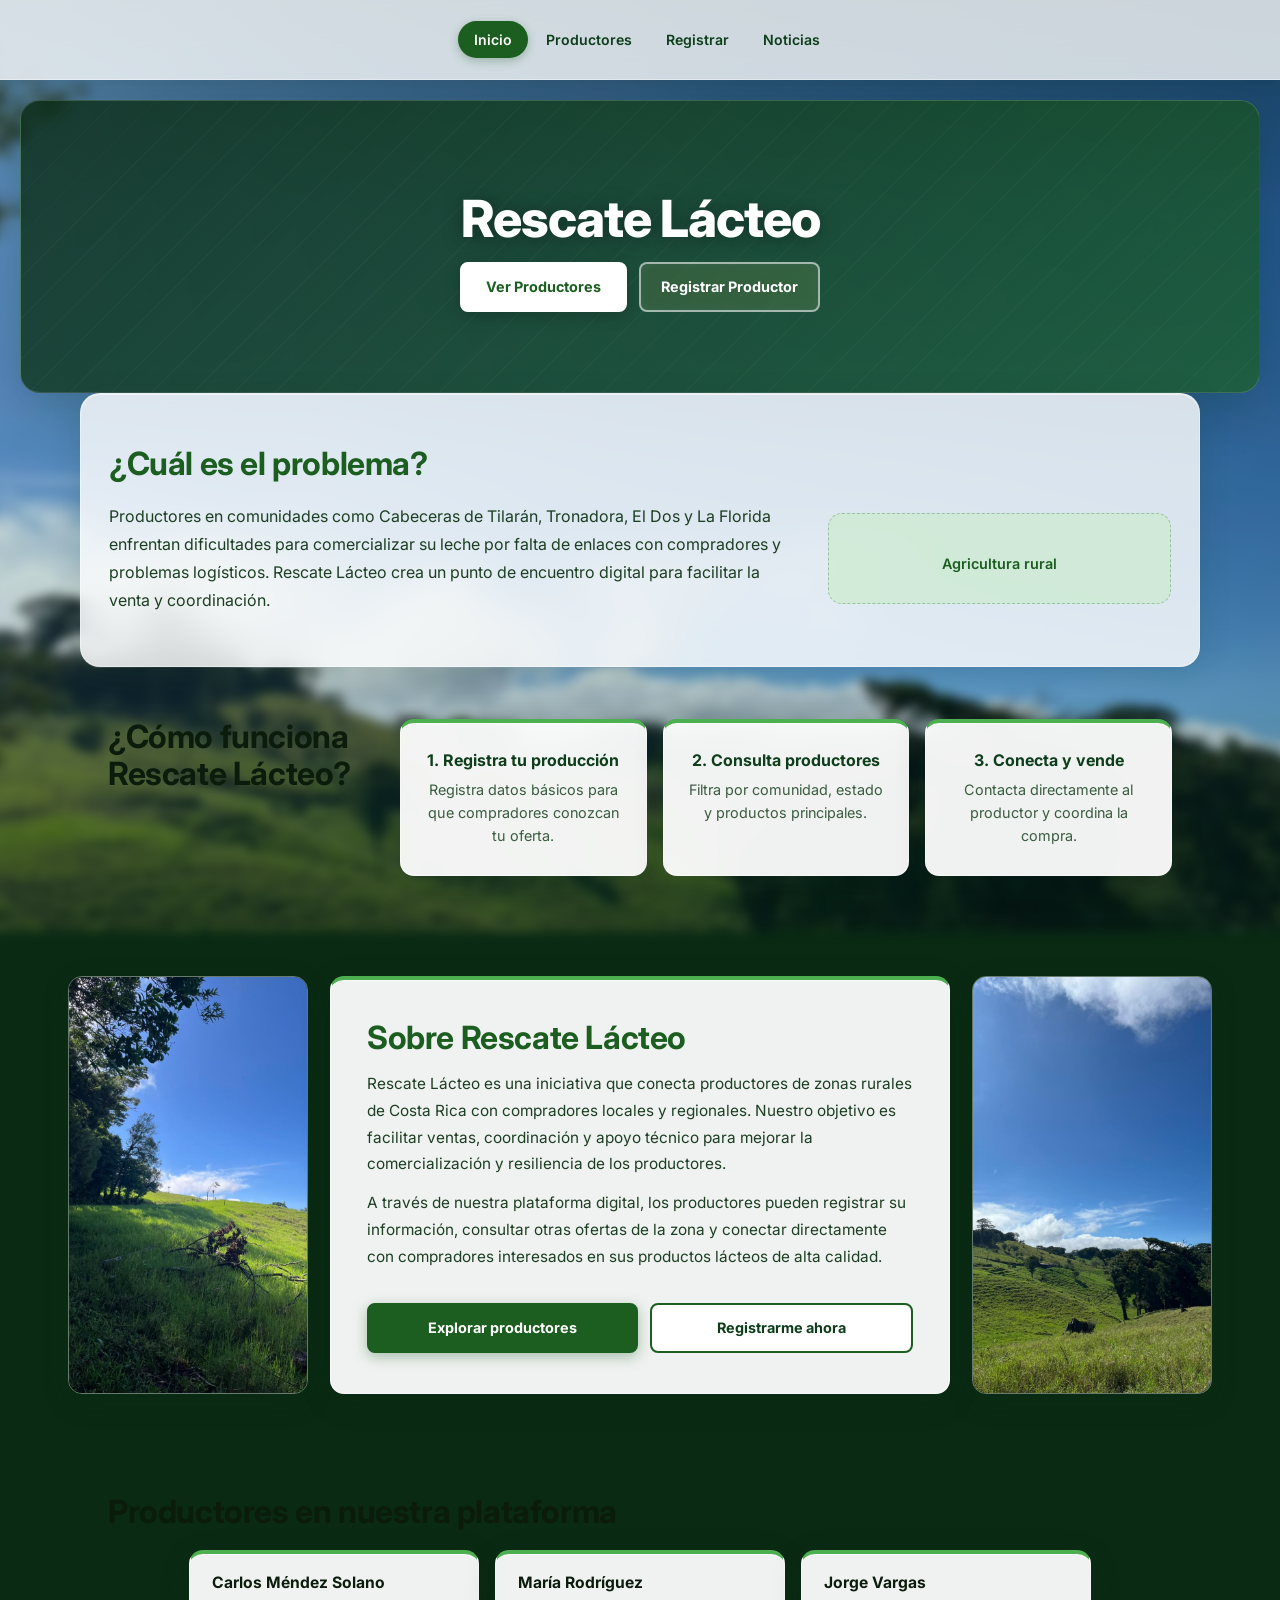
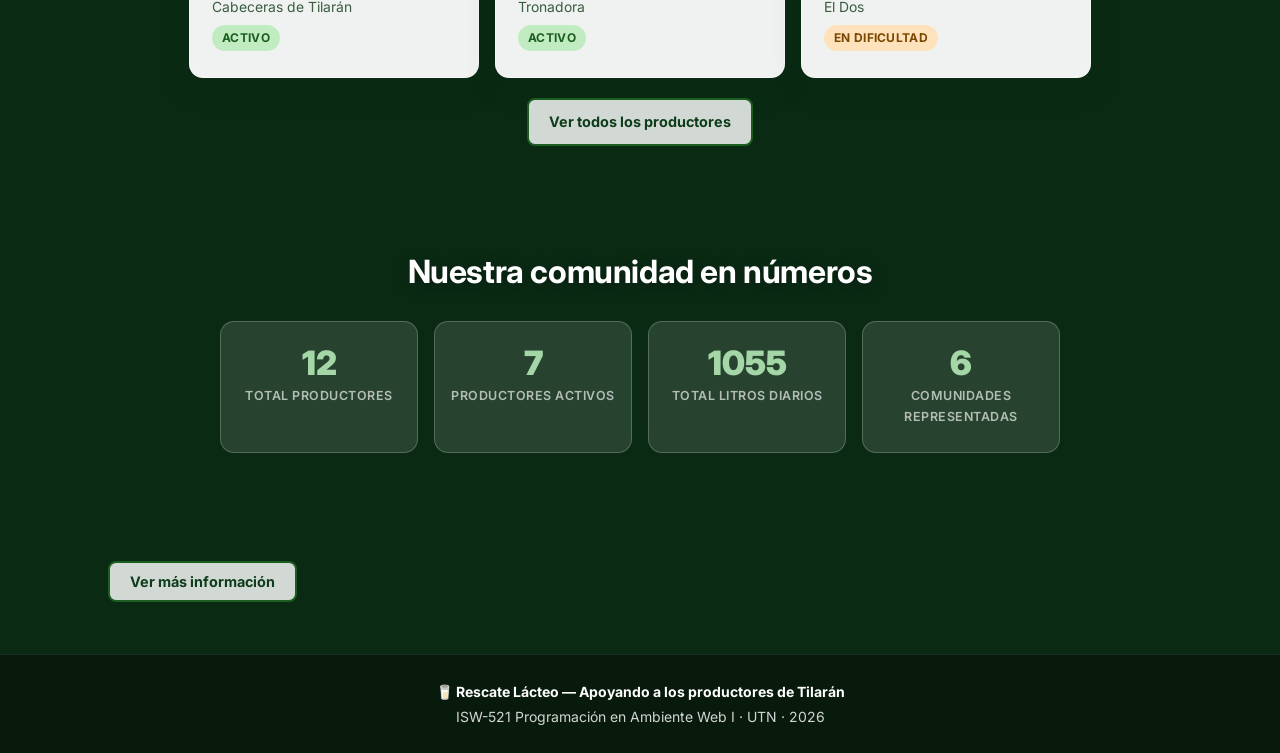
==== frontend/index.html @ a41bc2eb "Fixed problems" ====
<!doctype html>
<html lang="es">

<head>
  <meta charset="utf-8">
  <meta name="viewport" content="width=device-width,initial-scale=1">
  <title>Rescate Lácteo</title>
  <link rel="stylesheet" href="css/interface.css">
  <link class="ICONO-NAVEGADOR" rel="icon" type="image/x-icon" href="assets/images/logo.png">
</head>

<body>
  <header>
    <div class="brand-logo">
      <a href="index.html" aria-label="Rescate Lácteo">
        <img src="assets/images/logo.png" alt="Rescate Lácteo logo"> Rescate lácteo
      </a>
    </div>


    <nav>
      <ul>
        <li><a href="index.html" class="activo">Inicio</a></li>
        <li><a href="solucion.html">Productores</a></li>
        <li><a href="registro.html">Registrar</a></li>
        <li><a href="noticias.html">Noticias</a></li>
      </ul>
    </nav>

  </header>

  <main>
    <section class="hero">
      <h1 class="texto-centro">Rescate Lácteo </h1>

      <div class="botones">
        <a class="btn-primario" href="solucion.html">Ver Productores</a>
        <a class="btn-secundario" href="registro.html">Registrar Productor</a>
      </div>
    </section>

    <section class="container problema">
      <h2>¿Cuál es el problema?</h2>
      <div class="problema-grid">
        <div>
          <p>Productores en comunidades como Cabeceras de Tilarán, Tronadora, El Dos y La Florida enfrentan dificultades
            para comercializar su leche por falta de enlaces con compradores y problemas logísticos. Rescate Lácteo crea
            un punto de encuentro digital para facilitar la venta y coordinación.</p>
        </div>
        <div class="problema-emoji">
          <p>Agricultura rural</p>
        </div>
      </div>
    </section>

    <section class="container como-funciona">
      <h2>¿Cómo funciona Rescate Lácteo?</h2>
      <div class="como-funciona">
        <div class="paso">
          <h3>1. Registra tu producción</h3>
          <p>Registra datos básicos para que compradores conozcan tu oferta.</p>
        </div>
        <div class="paso">
          <h3>2. Consulta productores</h3>
          <p>Filtra por comunidad, estado y productos principales.</p>
        </div>
        <div class="paso">
          <h3>3. Conecta y vende</h3>
          <p>Contacta directamente al productor y coordina la compra.</p>
        </div>
      </div>
    </section>

    <section class="bloque-principal">
      <div class="bloque-imagen-lado bloque-imagen-izquierda">
        <img src="assets/images/aux3.jpeg" alt="Región de Tilarán">
      </div>
      <div class="bloque-contenido">
        <h2>Sobre Rescate Lácteo</h2>
        <p>Rescate Lácteo es una iniciativa que conecta productores de zonas rurales de Costa Rica con compradores
          locales y regionales. Nuestro objetivo es facilitar ventas, coordinación y apoyo técnico para mejorar la
          comercialización y resiliencia de los productores.</p>
        <p>A través de nuestra plataforma digital, los productores pueden registrar su información, consultar otras
          ofertas de la zona y conectar directamente con compradores interesados en sus productos lácteos de alta
          calidad.</p>
        <div class="botones-bloque">
          <a class="btn-primario" href="solucion.html">Explorar productores</a>
          <a class="btn-secundario" href="registro.html">Registrarme ahora</a>
        </div>
      </div>
      <div class="bloque-imagen-lado bloque-imagen-derecha">
        <img src="assets/images/aux2.jpeg" alt="Comunidades productoras">
      </div>
    </section>

    <section class="container beneficios">
      <h2>Productores en nuestra plataforma</h2>
      <div id="preview-productores" class="preview-list"></div>
      <div class="texto-centro"><a class="btn-secundario" href="solucion.html">Ver todos los productores</a></div>
    </section>

    <section class="container estadisticas-json">
      <h2>Nuestra comunidad en números</h2>
      <div id="estadisticas" class="stats-grid"></div>
    </section>

    <section class="container">
      <button id="btn-mas-info" class="btn-secundario">Ver más información</button>
      <p id="info-adicional" class="mensaje">Rescate Lácteo es un proyecto educativo y comunitario que busca mejorar la
        comercialización y resiliencia de productores locales.</p>
    </section>

  </main>

  <footer>
    <p>🥛 Rescate Lácteo — Apoyando a los productores de Tilarán</p>
    <p>ISW-521 Programación en Ambiente Web I · UTN · 2026</p>
  </footer>

  <script src="js/main.js"></script>
</body>

</html>
---- frontend/css/interface.css ----
/* =============================================================
   RESCATE LÁCTEO — interface.css
   Fondo: aux2.jpeg difuminado cubre toda la pantalla
   Estética: glassmorphism verde campo costarricense
   ============================================================= */

@import url('https://fonts.googleapis.com/css2?family=Inter:ital,wght@0,300;0,400;0,600;0,700;0,800;1,400&display=swap');


/* ─────────────────────────────────────────
   1. VARIABLES
───────────────────────────────────────── */

:root {
  /* Verdes */
  --v-profundo: #0a2a14;
  --v-oscuro: #0D3D1A;
  --v-principal: #1B5E20;
  --v-medio: #2E7D32;
  --v-claro: #4CAF50;
  --v-muy-claro: #E8F5E9;

  /* Vidrio */
  --vidrio-xs: rgba(255, 255, 255, 0.45);
  --vidrio-sm: rgba(255, 255, 255, 0.65);
  --vidrio: rgba(255, 255, 255, 0.82);
  --vidrio-lg: rgba(255, 255, 255, 0.94);
  --vidrio-verde: rgba(220, 242, 220, 0.75);

  /* Textos */
  --t-oscuro: #0b1c0c;
  --t-medio: #1c3e22;
  --t-suave: #3a5c3f;
  --t-blanco: #FFFFFF;
  --t-blanco-82: rgba(255, 255, 255, 0.82);
  --t-blanco-65: rgba(255, 255, 255, 0.65);

  /* UI */
  --borde: rgba(255, 255, 255, 0.38);
  --borde-verde: rgba(76, 175, 80, 0.30);
  --exito: #2E7D32;
  --error: #C62828;
  --advertencia: #E65100;

  /* Shadows */
  --s-xs: 0 2px 8px rgba(10, 42, 20, 0.08);
  --s-sm: 0 4px 16px rgba(10, 42, 20, 0.12);
  --s-md: 0 8px 28px rgba(10, 42, 20, 0.16);
  --s-lg: 0 16px 48px rgba(10, 42, 20, 0.22);
  --s-vidrio: 0 8px 32px rgba(10, 42, 20, 0.14), inset 0 1px 0 rgba(255, 255, 255, 0.55);

  /* Radios */
  --r-sm: 8px;
  --r-md: 14px;
  --r-lg: 20px;
  --r-xl: 28px;
}


/* ─────────────────────────────────────────
   2. RESET Y BASE
───────────────────────────────────────── */

*,
*::before,
*::after {
  margin: 0;
  padding: 0;
  box-sizing: border-box;
}

html {
  scroll-behavior: smooth;
  font-size: 16px;
}

body {
  font-family: 'Inter', 'Segoe UI', Arial, sans-serif;
  line-height: 1.65;
  -webkit-font-smoothing: antialiased;
  color: var(--t-oscuro);
  background-color: var(--v-profundo);
  display: flex;
  flex-direction: column;
  min-height: 100vh;
  position: relative;
}

/* ── FONDO DIFUMINADO GLOBAL ── */
body::before {
  content: '';
  position: fixed;
  inset: 0;
  z-index: -1;
  background:
    linear-gradient(to bottom,
      rgba(10, 42, 20, 0.50) 0%,
      rgba(10, 42, 20, 0.18) 25%,
      rgba(10, 42, 20, 0.18) 75%,
      rgba(10, 42, 20, 0.50) 100%),
    url('../assets/images/aux2.jpeg') center center / cover no-repeat;
  filter: blur(5px);
  transform: scale(1.07);
}

main {
  flex: 1;
}

a {
  color: inherit;
  text-decoration: none;
}

img {
  display: block;
  max-width: 100%;
  height: auto;
}

button,
input,
select,
textarea {
  font-family: inherit;
  color: inherit;
}


/* ─────────────────────────────────────────
   3. TIPOGRAFÍA
───────────────────────────────────────── */

h1,
h2,
h3 {
  line-height: 1.15;
  margin-bottom: 0.6rem;
}

h1 {
  font-size: clamp(1.9rem, 4.5vw, 3rem);
  font-weight: 800;
  letter-spacing: -1px;
  color: var(--t-oscuro);
}

h2 {
  font-size: clamp(1.4rem, 3vw, 2rem);
  font-weight: 700;
  letter-spacing: -0.4px;
  color: var(--t-oscuro);
}

h3 {
  font-size: clamp(1rem, 2vw, 1.25rem);
  font-weight: 700;
  color: var(--t-oscuro);
}


/* ─────────────────────────────────────────
   4. HEADER — fijo, translúcido, una sola fila
───────────────────────────────────────── */

body>header {
  position: sticky;
  top: 0;
  z-index: 200;
  background: rgba(255, 255, 255, 0.78);
  backdrop-filter: blur(18px);
  -webkit-backdrop-filter: blur(18px);
  border-bottom: 1px solid var(--borde);
  box-shadow: 0 2px 16px rgba(10, 42, 20, 0.10);
  /* Una sola fila centrada */
  display: flex;
  align-items: center;
  justify-content: space-between;
  gap: 14px;
  padding: 6px 28px;
  min-height: 80px;
  width: 100%;
}

/* Logo texto */
.logo {
  display: flex;
  align-items: center;
  gap: 8px;
  font-size: 1.05rem;
  font-weight: 700;
  color: var(--v-oscuro);
  white-space: nowrap;
  flex-shrink: 0;
  letter-spacing: -0.2px;
}

.logo .emoji {
  font-size: 1.3rem;
}

/* Logo imagen — alineado en la misma fila, estilo original */
.brand-logo {

}

.brand-logo:hover {
  transform: scale(1.06);
  box-shadow: 0 8px 24px rgba(0, 0, 0, 0.18);
}

.brand-logo:focus {
  outline: 2px solid rgba(27, 94, 32, 0.25);
}

.brand-logo img {
  display: block;
  width: 100%;
  height: auto;
  border-radius: 1999px;
}

/* El <a> dentro de brand-logo no debe mostrar texto */
.brand-logo a {
  display: none;
}

.ICONO-NAVEGADOR {
  border-radius: 999px;
}

/* Navegación */
nav {
  display: flex;
  align-items: center;
  flex: 1;
  justify-content: center;
  margin: 0;
  /* quitar los margin-top/bottom anteriores */
}

nav ul {
  list-style: none;
  display: flex;
  align-items: center;
  gap: 2px;
  flex-wrap: wrap;
  justify-content: center;
}

nav a {
  color: var(--v-oscuro);
  padding: 6px 15px;
  border-radius: 999px;
  border: 1.5px solid transparent;
  font-size: 0.88rem;
  font-weight: 600;
  white-space: nowrap;
  display: inline-flex;
  align-items: center;
  transition: all .2s ease;
}

nav a:hover {
  background: var(--v-muy-claro);
  color: var(--v-principal);
  border-color: rgba(76, 175, 80, 0.25);
}

nav a.activo {
  background: var(--v-principal);
  color: #fff;
  box-shadow: 0 3px 10px rgba(27, 94, 32, .30);
}


/* ─────────────────────────────────────────
   5. FOOTER
───────────────────────────────────────── */

footer {
  background: rgba(8, 26, 12, 0.92);
  backdrop-filter: blur(10px);
  color: var(--t-blanco-82);
  text-align: center;
  padding: 24px 20px;
  font-size: 0.875rem;
  line-height: 1.8;
  border-top: 1px solid rgba(255, 255, 255, .08);
}

footer p {
  margin: 0;
  color: var(--t-blanco-82);
}

footer p:first-child {
  font-weight: 700;
  color: #fff;
}


/* ─────────────────────────────────────────
   6. BOTONES
───────────────────────────────────────── */

button {
  cursor: pointer;
}

.btn-primario,
.btn-secundario,
.btn-peligro {
  display: inline-flex;
  align-items: center;
  justify-content: center;
  gap: 6px;
  font-weight: 700;
  font-size: 0.9rem;
  border-radius: var(--r-sm);
  transition: all .22s ease;
  white-space: nowrap;
  min-width: 110px;
  cursor: pointer;
  text-decoration: none;
}

.btn-primario {
  background: var(--v-principal);
  color: #fff;
  padding: 11px 24px;
  border: 2px solid var(--v-principal);
  box-shadow: 0 4px 14px rgba(27, 94, 32, .35);
}

.btn-primario:hover {
  background: var(--v-oscuro);
  border-color: var(--v-oscuro);
  transform: translateY(-2px);
  box-shadow: 0 8px 22px rgba(27, 94, 32, .40);
}

.btn-secundario {
  background: var(--vidrio);
  backdrop-filter: blur(8px);
  color: var(--v-oscuro);
  border: 2px solid var(--v-principal);
  padding: 10px 20px;
}

.btn-secundario:hover {
  background: var(--v-muy-claro);
  transform: translateY(-2px);
  box-shadow: var(--s-sm);
}

.btn-peligro {
  background: transparent;
  color: var(--error);
  border: 2px solid var(--error);
  padding: 9px 18px;
  border-radius: var(--r-sm);
  font-size: 0.88rem;
}

.btn-peligro:hover {
  background: var(--error);
  color: #fff;
  transform: translateY(-1px);
}

.fila-botones {
  display: flex;
  flex-wrap: wrap;
  gap: 12px;
  margin-top: 16px;
  align-items: center;
}


/* ─────────────────────────────────────────
   7. LAYOUT
───────────────────────────────────────── */

.container {
  max-width: 1120px;
  margin: 0 auto;
  padding: 52px 28px;
}

section {
  padding: 0;
}

.texto-centro {
  text-align: center;
}

.encabezado-pagina {
  text-align: center;
  padding: 48px 28px 28px;
  max-width: 1120px;
  margin: 0 auto;
}

.encabezado-pagina h1 {
  color: #fff;
  text-shadow: 0 2px 14px rgba(0, 0, 0, .32);
  margin-bottom: 10px;
}

.encabezado-pagina p {
  color: var(--t-blanco-82);
  font-size: 1rem;
  max-width: 600px;
  margin: 0 auto;
}

.contenedor-principal {
  display: grid;
  grid-template-columns: 1fr 1fr;
  gap: 24px;
  align-items: start;
  max-width: 1120px;
  margin: 0 auto;
  padding: 0 28px 56px;
}


/* ─────────────────────────────────────────
   8. HERO
───────────────────────────────────────── */

.hero {
  background: linear-gradient(135deg,
      rgba(10, 42, 20, 0.80) 0%,
      rgba(27, 94, 32, 0.70) 100%);
  backdrop-filter: blur(3px);
  color: #fff;
  text-align: center;
  padding: 88px 28px 80px;
  border-radius: var(--r-lg);
  margin: 20px 20px 0;
  box-shadow: var(--s-lg);
  border: 1px solid rgba(255, 255, 255, .14);
  position: relative;
  overflow: hidden;
}

.hero::before {
  content: '';
  position: absolute;
  inset: 0;
  background: repeating-linear-gradient(-45deg,
      transparent, transparent 28px,
      rgba(255, 255, 255, .022) 28px, rgba(255, 255, 255, .022) 29px);
  pointer-events: none;
}

.hero>* {
  position: relative;
  z-index: 1;
}

.hero h1 {
  font-size: clamp(2rem, 5vw, 3.2rem);
  color: #fff;
  text-shadow: 0 2px 20px rgba(0, 0, 0, .38);
  margin-bottom: 14px;
}

.hero h2,
.hero h3,
.hero p,
.hero span,
.hero li {
  color: #fff;
}

.hero p {
  font-size: 1rem;
  max-width: 640px;
  margin: 0 auto 28px;
  opacity: 0.90;
  line-height: 1.7;
}

.hero .botones {
  display: flex;
  gap: 12px;
  justify-content: center;
  flex-wrap: wrap;
}

.hero .btn-primario {
  background: #fff;
  color: var(--v-principal);
  border-color: #fff;
  box-shadow: 0 4px 16px rgba(0, 0, 0, .20);
}

.hero .btn-primario:hover {
  background: var(--v-muy-claro);
  border-color: var(--v-muy-claro);
  color: var(--v-oscuro);
}

.hero .btn-secundario {
  background: rgba(255, 255, 255, 0.13);
  color: #fff;
  border-color: rgba(255, 255, 255, .55);
  backdrop-filter: blur(6px);
}

.hero .btn-secundario:hover {
  background: rgba(255, 255, 255, 0.24);
  border-color: #fff;
}


/* ─────────────────────────────────────────
   9. TARJETAS VIDRIO — base reutilizable
───────────────────────────────────────── */

.card-glass {
  background: var(--vidrio);
  backdrop-filter: blur(18px);
  -webkit-backdrop-filter: blur(18px);
  border: 1px solid var(--borde);
  box-shadow: var(--s-vidrio);
  border-radius: var(--r-md);
}


/* ─────────────────────────────────────────
   10. SECCIÓN PROBLEMA
───────────────────────────────────────── */

.problema {
  background: var(--vidrio);
  backdrop-filter: blur(18px);
  -webkit-backdrop-filter: blur(18px);
  border-radius: var(--r-lg);
  box-shadow: var(--s-vidrio);
  border: 1px solid var(--borde);
}

.problema h2 {
  color: var(--v-principal);
  margin-bottom: 20px;
}

.problema-grid {
  display: grid;
  grid-template-columns: 2fr 1fr;
  gap: 32px;
  align-items: center;
}

.problema-grid>div:first-child p {
  color: var(--t-medio);
  font-size: 1rem;
  line-height: 1.75;
}

.problema-emoji {
  display: flex;
  flex-direction: column;
  align-items: center;
  justify-content: center;
  text-align: center;
  background: rgba(200, 235, 200, 0.60);
  border-radius: var(--r-md);
  padding: 28px 16px;
  border: 1.5px dashed rgba(46, 125, 50, .35);
}

.problema-emoji p {
  font-size: 0.9rem;
  font-weight: 600;
  color: var(--v-principal);
  margin-top: 10px;
}


/* ─────────────────────────────────────────
   11. CÓMO FUNCIONA
───────────────────────────────────────── */

.como-funciona {
  display: flex;
  gap: 16px;
  justify-content: space-between;
}

.paso {
  flex: 1;
  background: var(--vidrio-lg);
  backdrop-filter: blur(16px);
  -webkit-backdrop-filter: blur(16px);
  border-radius: var(--r-md);
  padding: 28px 22px;
  text-align: center;
  box-shadow: var(--s-vidrio);
  border: 1px solid var(--borde);
  border-top: 4px solid var(--v-claro);
  transition: all .25s ease;
}

.paso:hover {
  border-top-color: var(--v-principal);
  transform: translateY(-5px);
  box-shadow: var(--s-lg);
}

.paso h3 {
  font-size: 1rem;
  font-weight: 700;
  color: var(--v-oscuro);
  margin-bottom: 8px;
}

.paso p {
  color: var(--t-suave);
  font-size: 0.9rem;
  line-height: 1.6;
}


/* ─────────────────────────────────────────
   12. BLOQUE PRINCIPAL
───────────────────────────────────────── */

.bloque-principal {
  display: grid;
  grid-template-columns: 240px 1fr 240px;
  gap: 22px;
  align-items: stretch;
  max-width: 1200px;
  margin: 0 auto;
  padding: 48px 28px;
}

.bloque-imagen-lado {
  border-radius: var(--r-md);
  overflow: hidden;
  box-shadow: var(--s-md);
  border: 1px solid var(--borde);
  min-height: 300px;
}

.bloque-imagen-lado img {
  width: 100%;
  height: 100%;
  object-fit: cover;
  transition: transform .35s ease;
}

.bloque-imagen-lado:hover img {
  transform: scale(1.05);
}

.bloque-contenido {
  background: var(--vidrio-lg);
  backdrop-filter: blur(20px);
  -webkit-backdrop-filter: blur(20px);
  border-radius: var(--r-md);
  padding: 40px 36px;
  box-shadow: var(--s-vidrio);
  border: 1px solid rgba(255, 255, 255, .55);
  border-top: 4px solid var(--v-claro);
  display: flex;
  flex-direction: column;
  justify-content: center;
}

.bloque-contenido h2 {
  color: var(--v-principal);
  margin-bottom: 14px;
}

.bloque-contenido p {
  color: var(--t-medio);
  font-size: 0.96rem;
  line-height: 1.75;
  margin-bottom: 12px;
}

.botones-bloque {
  display: flex;
  gap: 12px;
  flex-wrap: wrap;
  margin-top: 20px;
}

.botones-bloque a {
  flex: 1;
  min-width: 130px;
  text-align: center;
}


/* ─────────────────────────────────────────
   13. PREVIEW PRODUCTORES
───────────────────────────────────────── */

.preview-list {
  display: flex;
  gap: 16px;
  justify-content: center;
  flex-wrap: wrap;
  margin: 20px 0;
}

.preview-item {
  background: var(--vidrio-lg);
  backdrop-filter: blur(14px);
  -webkit-backdrop-filter: blur(14px);
  padding: 20px 22px;
  border-radius: var(--r-md);
  min-width: 200px;
  flex: 1;
  max-width: 290px;
  box-shadow: var(--s-vidrio);
  border: 1px solid var(--borde);
  border-top: 4px solid var(--v-claro);
  transition: transform .22s, box-shadow .22s;
}

.preview-item:hover {
  transform: translateY(-5px);
  box-shadow: var(--s-lg);
}

.preview-item h3 {
  font-size: 0.98rem;
  color: var(--t-oscuro);
  margin-bottom: 4px;
}

.preview-item p {
  color: var(--t-suave);
  font-size: 0.87rem;
  margin-bottom: 6px;
}


/* ─────────────────────────────────────────
   14. TARJETAS PRODUCTORES
───────────────────────────────────────── */

.grid-productores {
  display: grid;
  grid-template-columns: repeat(auto-fill, minmax(280px, 1fr));
  gap: 18px;
  padding: 6px 0 20px;
}

.tarjeta {
  background: var(--vidrio-lg);
  backdrop-filter: blur(16px);
  -webkit-backdrop-filter: blur(16px);
  border-radius: var(--r-md);
  padding: 22px 20px;
  box-shadow: var(--s-vidrio);
  border: 1px solid var(--borde);
  border-top: 4px solid rgba(180, 210, 180, .55);
  display: flex;
  flex-direction: column;
  gap: 5px;
  transition: transform .22s, box-shadow .22s;
}

.tarjeta:hover {
  transform: translateY(-4px);
  box-shadow: var(--s-lg);
}

.tarjeta.estado-activo {
  border-top-color: #66BB6A;
}

.tarjeta.estado-dificultad {
  border-top-color: #FFA726;
}

.tarjeta.estado-inactivo {
  border-top-color: #90A4AE;
}

.tarjeta.guardada {
  background: rgba(224, 242, 224, 0.90);
  border-top-color: var(--v-oscuro);
}

.tarjeta h3 {
  font-size: 1rem;
  color: var(--t-oscuro);
}

.tarjeta p {
  color: var(--t-suave);
  font-size: 0.88rem;
}

.tarjeta .btn-primario,
.tarjeta .btn-secundario {
  margin-top: 6px;
  font-size: 0.84rem;
  padding: 8px 12px;
  min-width: unset;
}


/* ─────────────────────────────────────────
   15. BADGES
───────────────────────────────────────── */

.badge {
  display: inline-flex;
  align-items: center;
  padding: 3px 10px;
  border-radius: 999px;
  font-size: 0.75rem;
  font-weight: 700;
  letter-spacing: .3px;
  text-transform: uppercase;
}

.badge-activo {
  background: rgba(185, 235, 185, .85);
  color: #1B5E20;
}

.badge-dificultad {
  background: rgba(255, 224, 178, .85);
  color: #7A4800;
}

.badge-inactivo {
  background: rgba(224, 230, 234, .85);
  color: #455A64;
}

.badge-nuevo {
  background: rgba(187, 222, 251, .90);
  color: #0D47A1;
  margin-left: 6px;
}

.tarjeta-header {
  display: flex;
  flex-wrap: wrap;
  align-items: center;
  gap: 6px;
}

.tarjeta-header h3 {
  margin-bottom: 0;
}


/* ─────────────────────────────────────────
   16. FILTROS Y BÚSQUEDA
───────────────────────────────────────── */

.controles {
  display: flex;
  flex-wrap: wrap;
  gap: 10px;
  align-items: center;
  padding: 16px 18px;
  background: var(--vidrio);
  backdrop-filter: blur(14px);
  -webkit-backdrop-filter: blur(14px);
  border: 1px solid var(--borde);
  border-radius: var(--r-md);
  margin-bottom: 20px;
  box-shadow: var(--s-sm);
}

.campo-busqueda {
  flex: 1;
  min-width: 180px;
  padding: 9px 14px;
  border: 1.5px solid rgba(180, 220, 180, .60);
  border-radius: var(--r-sm);
  font-size: 0.93rem;
  background: rgba(255, 255, 255, .78);
  color: var(--t-oscuro);
  transition: border-color .2s, box-shadow .2s;
}

.campo-busqueda:focus {
  border-color: var(--v-principal);
  outline: none;
  box-shadow: 0 0 0 3px rgba(46, 125, 50, .14);
  background: #fff;
}

.select-filtro {
  padding: 9px 14px;
  border: 1.5px solid rgba(180, 220, 180, .60);
  border-radius: var(--r-sm);
  background: rgba(255, 255, 255, .78);
  color: var(--t-oscuro);
  cursor: pointer;
  min-width: 148px;
  font-size: 0.92rem;
  transition: border-color .2s;
}

.select-filtro:focus {
  border-color: var(--v-principal);
  outline: none;
  box-shadow: 0 0 0 3px rgba(46, 125, 50, .14);
}

.controles .btn-peligro {
  white-space: nowrap;
  flex-shrink: 0;
  padding: 9px 14px;
  font-size: 0.86rem;
}

.contador-resultados {
  font-size: 0.86rem;
  color: var(--t-blanco-82);
  font-style: italic;
  margin-bottom: 10px;
  text-shadow: 0 1px 6px rgba(0, 0, 0, .22);
}

.ayuda-interaccion,
.ayuda-favoritos {
  font-size: 0.9rem;
  color: var(--t-blanco-82);
  line-height: 1.55;
  margin-bottom: 14px;
  padding: 12px 16px;
  background: rgba(255, 255, 255, 0.10);
  border-radius: var(--r-sm);
  border-left: 3px solid var(--v-claro);
  text-shadow: 0 1px 4px rgba(0, 0, 0, .18);
}

.ayuda-interaccion a,
.ayuda-favoritos a {
  color: #C8E6C9;
  text-decoration: underline;
  font-weight: 600;
}

.ayuda-interaccion a:hover,
.ayuda-favoritos a:hover {
  color: #fff;
}

.ayuda-favoritos {
  color: var(--t-suave);
  background: rgba(255, 255, 255, 0.55);
  text-shadow: none;
  margin-bottom: 12px;
  font-size: 0.85rem;
}


/* ─────────────────────────────────────────
   17. ESTADÍSTICAS
───────────────────────────────────────── */

.estadisticas-json {
  padding: 56px 28px;
}

.estadisticas-json h2 {
  text-align: center;
  color: #fff;
  text-shadow: 0 2px 14px rgba(0, 0, 0, .32);
  margin-bottom: 30px;
}

.stats-grid {
  display: grid;
  grid-template-columns: repeat(auto-fit, minmax(148px, 1fr));
  gap: 16px;
  max-width: 840px;
  margin: 0 auto;
}

.stat-card {
  background: rgba(255, 255, 255, .12);
  backdrop-filter: blur(12px);
  -webkit-backdrop-filter: blur(12px);
  border: 1px solid rgba(255, 255, 255, .22);
  border-radius: var(--r-md);
  padding: 24px 16px;
  text-align: center;
  transition: transform .22s, background .22s;
  animation: statEntrada .45s ease both;
}

@keyframes statEntrada {
  from {
    opacity: 0;
    transform: translateY(12px);
  }
  to {
    opacity: 1;
    transform: translateY(0);
  }
}

.stat-card:nth-child(2) { animation-delay: .08s; }
.stat-card:nth-child(3) { animation-delay: .16s; }
.stat-card:nth-child(4) { animation-delay: .24s; }

.stat-card:hover {
  transform: translateY(-4px);
  background: rgba(255, 255, 255, .18);
}

.stat-numero {
  font-size: 2.1rem;
  font-weight: 900;
  color: #A5D6A7;
  line-height: 1;
  margin-bottom: 7px;
}

.stat-label {
  font-size: 0.78rem;
  color: var(--t-blanco-65);
  text-transform: uppercase;
  letter-spacing: .5px;
  font-weight: 600;
}


/* ─────────────────────────────────────────
   18. FORMULARIO
───────────────────────────────────────── */

.columna-formulario,
.columna-registros {
  min-width: 0;
}

.formulario {
  background: var(--vidrio-lg);
  backdrop-filter: blur(20px);
  -webkit-backdrop-filter: blur(20px);
  padding: 32px;
  border-radius: var(--r-md);
  box-shadow: var(--s-vidrio);
  border: 1px solid var(--borde);
  border-top: 4px solid var(--v-principal);
}

.grupo-campo {
  margin-bottom: 18px;
}

label {
  display: block;
  margin-bottom: 5px;
  font-weight: 600;
  color: var(--t-oscuro);
  font-size: 0.9rem;
}

input,
select,
textarea {
  width: 100%;
  padding: 10px 13px;
  border: 1.5px solid rgba(180, 220, 180, .60);
  border-radius: var(--r-sm);
  font-size: 0.95rem;
  font-family: inherit;
  color: var(--t-oscuro);
  background: rgba(255, 255, 255, .80);
  transition: border-color .2s, box-shadow .2s, background .2s;
}

input:focus,
select:focus,
textarea:focus {
  border-color: var(--v-principal);
  outline: none;
  box-shadow: 0 0 0 3px rgba(46, 125, 50, .12);
  background: #fff;
}

input.valido,
select.valido,
textarea.valido {
  border-color: var(--exito);
  background: #F0F9F0;
}

input.error,
select.error,
textarea.error {
  border-color: var(--error);
  background: #FFF2F2;
}

textarea {
  resize: vertical;
  min-height: 100px;
}

.formulario .fila-botones {
  margin-top: 8px;
}

.formulario .mensaje {
  margin-top: 12px;
}


/* ─────────────────────────────────────────
   19. LISTA DE REGISTROS
───────────────────────────────────────── */

.lista-registros {
  background: var(--vidrio-lg);
  backdrop-filter: blur(16px);
  -webkit-backdrop-filter: blur(16px);
  border-radius: var(--r-md);
  padding: 24px;
  box-shadow: var(--s-vidrio);
  border: 1px solid var(--borde);
}

.lista-registros h2 {
  font-size: 1.05rem;
  color: var(--v-principal);
  margin-bottom: 14px;
}

.item-registro {
  display: flex;
  justify-content: space-between;
  align-items: center;
  padding: 12px 14px;
  background: rgba(220, 242, 220, 0.55);
  border-radius: var(--r-sm);
  margin-bottom: 8px;
  border-left: 4px solid var(--v-claro);
  transition: background .2s;
  gap: 10px;
}

.item-registro:hover {
  background: rgba(185, 230, 185, .70);
}

.item-registro strong {
  color: var(--t-oscuro);
  font-size: 0.92rem;
}

.item-registro>div>div {
  font-size: 0.8rem;
  color: var(--t-suave);
  margin-top: 1px;
}

.item-registro .btn-secundario,
.item-registro .btn-peligro {
  font-size: 0.8rem;
  padding: 6px 11px;
  min-width: unset;
  flex-shrink: 0;
}

.mis-guardados {
  background: var(--vidrio-lg);
  backdrop-filter: blur(16px);
  -webkit-backdrop-filter: blur(16px);
  border-radius: var(--r-md);
  padding: 24px;
  box-shadow: var(--s-vidrio);
  border: 1px solid var(--borde);
  border-top: 4px solid #FFA726;
  margin-top: 24px;
}

.mis-guardados h2 {
  font-size: 1.1rem;
  color: var(--v-oscuro);
  margin-bottom: 14px;
}


/* ─────────────────────────────────────────
   20. MENSAJES
───────────────────────────────────────── */

.mensaje {
  display: none;
  padding: 11px 15px;
  border-radius: var(--r-sm);
  margin: 11px 0;
  font-weight: 600;
  font-size: 0.9rem;
  border-left: 4px solid transparent;
}

.mensaje.visible {
  display: block;
}

.mensaje-exito {
  background: rgba(195, 238, 195, .88);
  color: #1B5E20;
  border-left-color: #4CAF50;
}

.mensaje-error {
  background: rgba(255, 230, 230, .88);
  color: var(--error);
  border-left-color: var(--error);
}

.mensaje-advertencia {
  background: rgba(255, 244, 212, .88);
  color: #7A4800;
  border-left-color: var(--advertencia);
}

.mensaje-error-campo {
  display: none;
  color: var(--error);
  font-size: 0.82rem;
  margin-top: 4px;
  font-weight: 500;
}

.mensaje-error-campo.visible {
  display: block;
}

.enlace-post-registro {
  margin-top: 12px;
}

.enlace-post-registro .btn-secundario {
  display: inline-flex;
  width: auto;
}


/* ─────────────────────────────────────────
   21b. MODAL
───────────────────────────────────────── */

.modal-overlay {
  position: fixed;
  inset: 0;
  background: rgba(0, 0, 0, 0.45);
  display: flex;
  align-items: center;
  justify-content: center;
  z-index: 1000;
  padding: 16px;
  animation: modalFadeIn .2s ease;
}

.modal-box {
  background: var(--vidrio-lg);
  backdrop-filter: blur(20px);
  -webkit-backdrop-filter: blur(20px);
  padding: 28px;
  border-radius: var(--r-md);
  max-width: 600px;
  width: 100%;
  box-shadow: var(--s-lg);
  border: 1px solid var(--borde);
  animation: modalSlideIn .25s ease;
}

.modal-box h3 {
  margin-bottom: 16px;
  color: var(--v-oscuro);
}

.modal-box p {
  margin-bottom: 8px;
  color: var(--t-suave);
  font-size: 0.92rem;
}

.modal-box .btn-secundario {
  margin-top: 16px;
}

@keyframes modalFadeIn {
  from { opacity: 0; }
  to { opacity: 1; }
}

@keyframes modalSlideIn {
  from {
    opacity: 0;
    transform: translateY(16px) scale(0.98);
  }
  to {
    opacity: 1;
    transform: translateY(0) scale(1);
  }
}


/* ─────────────────────────────────────────
   21. ESTADO VACÍO
───────────────────────────────────────── */

.estado-vacio {
  text-align: center;
  padding: 56px 20px;
  color: var(--t-blanco-82);
  font-size: 1rem;
  text-shadow: 0 1px 6px rgba(0, 0, 0, .22);
}


/* ─────────────────────────────────────────
   22. NOTICIAS
───────────────────────────────────────── */

.noticias-zona h2 {
  color: #fff;
  text-shadow: 0 2px 10px rgba(0, 0, 0, .28);
  margin-bottom: 6px;
}

.noticias-grid {
  display: grid;
  grid-template-columns: repeat(auto-fit, minmax(290px, 1fr));
  gap: 20px;
  margin-top: 26px;
}

.noticia-item {
  display: flex;
  flex-direction: column;
  background: var(--vidrio-lg);
  backdrop-filter: blur(16px);
  -webkit-backdrop-filter: blur(16px);
  border-radius: var(--r-md);
  overflow: hidden;
  box-shadow: var(--s-vidrio);
  border: 1px solid var(--borde);
  transition: transform .22s, box-shadow .22s;
}

.noticia-item:hover {
  transform: translateY(-5px);
  box-shadow: var(--s-lg);
}

.noticia-item img {
  width: 100%;
  height: 200px;
  object-fit: cover;
  display: block;
  transition: filter .3s;
}

.noticia-item:hover img {
  filter: brightness(1.05);
}

.noticia-contenido {
  padding: 20px;
  flex: 1;
  display: flex;
  flex-direction: column;
}

.noticia-contenido h3 {
  font-size: 1rem;
  color: var(--v-oscuro);
  margin-bottom: 8px;
  font-weight: 700;
}

.noticia-contenido p {
  color: var(--t-suave);
  font-size: 0.9rem;
  line-height: 1.62;
}


/* ─────────────────────────────────────────
   23. INFO ADICIONAL
───────────────────────────────────────── */

#info-adicional {
  max-width: 660px;
  margin: 0 auto;
  text-align: center;
  color: var(--t-blanco-82);
  font-size: 0.96rem;
  line-height: 1.7;
  text-shadow: 0 1px 6px rgba(0, 0, 0, .20);
}


/* ─────────────────────────────────────────
   24. RESPONSIVE — Tablet ≤ 768px
───────────────────────────────────────── */

@media (max-width: 768px) {
  body>header {
    height: auto;
    padding: 10px 16px;
    flex-wrap: wrap;
    gap: 8px;
    justify-content: space-between;
  }

  /* En móvil: logo a la izquierda, brand-logo a la derecha, nav abajo */
  .logo {
    font-size: 0.98rem;
  }

  .logo .emoji {
    font-size: 1.2rem;
  }

  .brand-logo {
    width: 56px;
    padding: 4px;
  }

  nav {
    order: 3;
    /* nav va debajo del logo y brand-logo */
    width: 100%;
    justify-content: center;
    margin: 4px 0 2px;
  }

  nav ul {
    gap: 3px;
    justify-content: center;
  }

  nav a {
    padding: 5px 11px;
    font-size: 0.82rem;
  }

  /* Hero */
  .hero {
    padding: 60px 20px 52px;
    margin: 10px 10px 0;
    border-radius: var(--r-md);
  }

  .hero h1 {
    font-size: clamp(1.6rem, 6vw, 2.2rem);
  }

  .hero p {
    font-size: 0.95rem;
  }

  .hero .botones {
    flex-direction: column;
    align-items: stretch;
    gap: 10px;
  }

  /* Layout */
  .container {
    padding: 36px 16px;
  }

  .encabezado-pagina {
    padding: 32px 16px 22px;
  }

  .contenedor-principal {
    grid-template-columns: 1fr;
    padding: 0 16px 36px;
  }

  .bloque-principal {
    grid-template-columns: 1fr;
    padding: 32px 16px;
    gap: 16px;
  }

  .bloque-imagen-lado {
    min-height: 200px;
  }

  .bloque-contenido {
    padding: 28px 22px;
  }

  .botones-bloque {
    flex-direction: column;
  }

  .botones-bloque a {
    width: 100%;
  }

  .problema-grid {
    grid-template-columns: 1fr;
    gap: 18px;
  }

  .como-funciona {
    flex-direction: column;
    gap: 12px;
  }

  /* Filtros */
  .controles {
    flex-direction: column;
    padding: 14px;
  }

  .campo-busqueda,
  .select-filtro,
  .controles .btn-peligro {
    width: 100%;
    min-width: unset;
  }

  /* Grid */
  .grid-productores {
    grid-template-columns: 1fr;
  }

  .noticias-grid {
    grid-template-columns: 1fr;
    gap: 14px;
  }

  /* Stats */
  .stats-grid {
    grid-template-columns: repeat(2, 1fr);
    gap: 12px;
  }

  .estadisticas-json {
    padding: 44px 16px;
  }

  /* Botones */
  .btn-primario,
  .btn-secundario,
  .btn-peligro {
    width: 100%;
    justify-content: center;
    margin-bottom: 4px;
  }

  .fila-botones {
    flex-direction: column;
  }

  /* Registros */
  .item-registro {
    flex-direction: column;
    align-items: flex-start;
    gap: 8px;
  }

  .item-registro button {
    width: 100%;
  }
}


/* ─────────────────────────────────────────
   25. RESPONSIVE — Móvil ≤ 480px
───────────────────────────────────────── */

@media (max-width: 480px) {
  html {
    font-size: 15px;
  }

  body>header {
    padding: 8px 12px;
  }

  .logo {
    font-size: 0.92rem;
  }

  .brand-logo {
    width: 46px;
    padding: 4px;
  }

  nav a {
    padding: 5px 9px;
    font-size: 0.78rem;
  }

  .hero {
    padding: 48px 14px 42px;
    margin: 8px 8px 0;
    border-radius: 12px;
  }

  .hero h1 {
    font-size: clamp(1.4rem, 7vw, 1.9rem);
  }

  h1 {
    font-size: clamp(1.4rem, 6vw, 1.9rem);
  }

  h2 {
    font-size: clamp(1.15rem, 5vw, 1.5rem);
  }

  .container {
    padding: 28px 12px;
  }

  .stats-grid {
    grid-template-columns: repeat(2, 1fr);
    gap: 9px;
  }

  .stat-numero {
    font-size: 1.75rem;
  }

  .stat-card {
    padding: 18px 12px;
  }

  .formulario {
    padding: 22px 14px;
  }

  .grupo-campo {
    margin-bottom: 14px;
  }

  .lista-registros,
  .mis-guardados {
    padding: 16px;
  }

  .grid-productores {
    gap: 11px;
  }

  .preview-item {
    min-width: 100%;
    max-width: 100%;
  }

  .noticia-item img {
    height: 155px;
  }

  .noticia-contenido {
    padding: 14px;
  }

  footer {
    padding: 16px 12px;
    font-size: 0.8rem;
  }
}
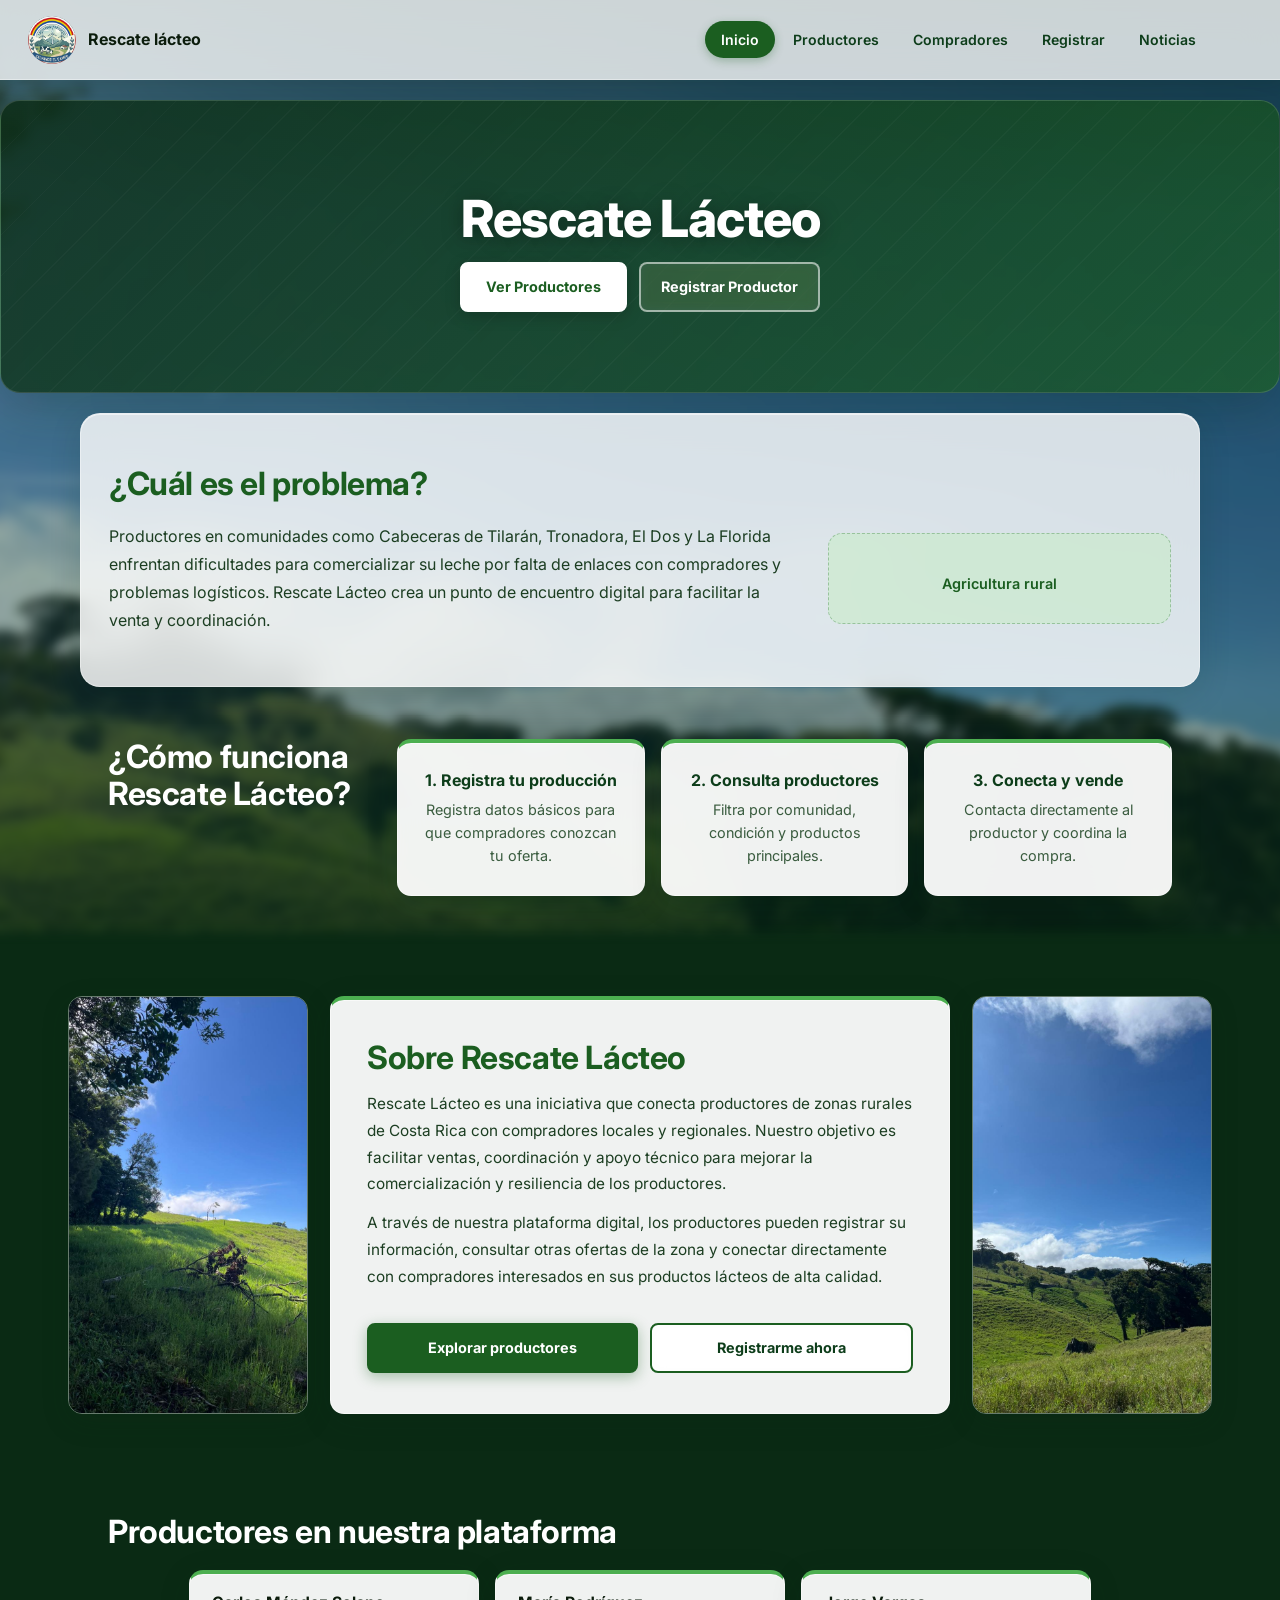
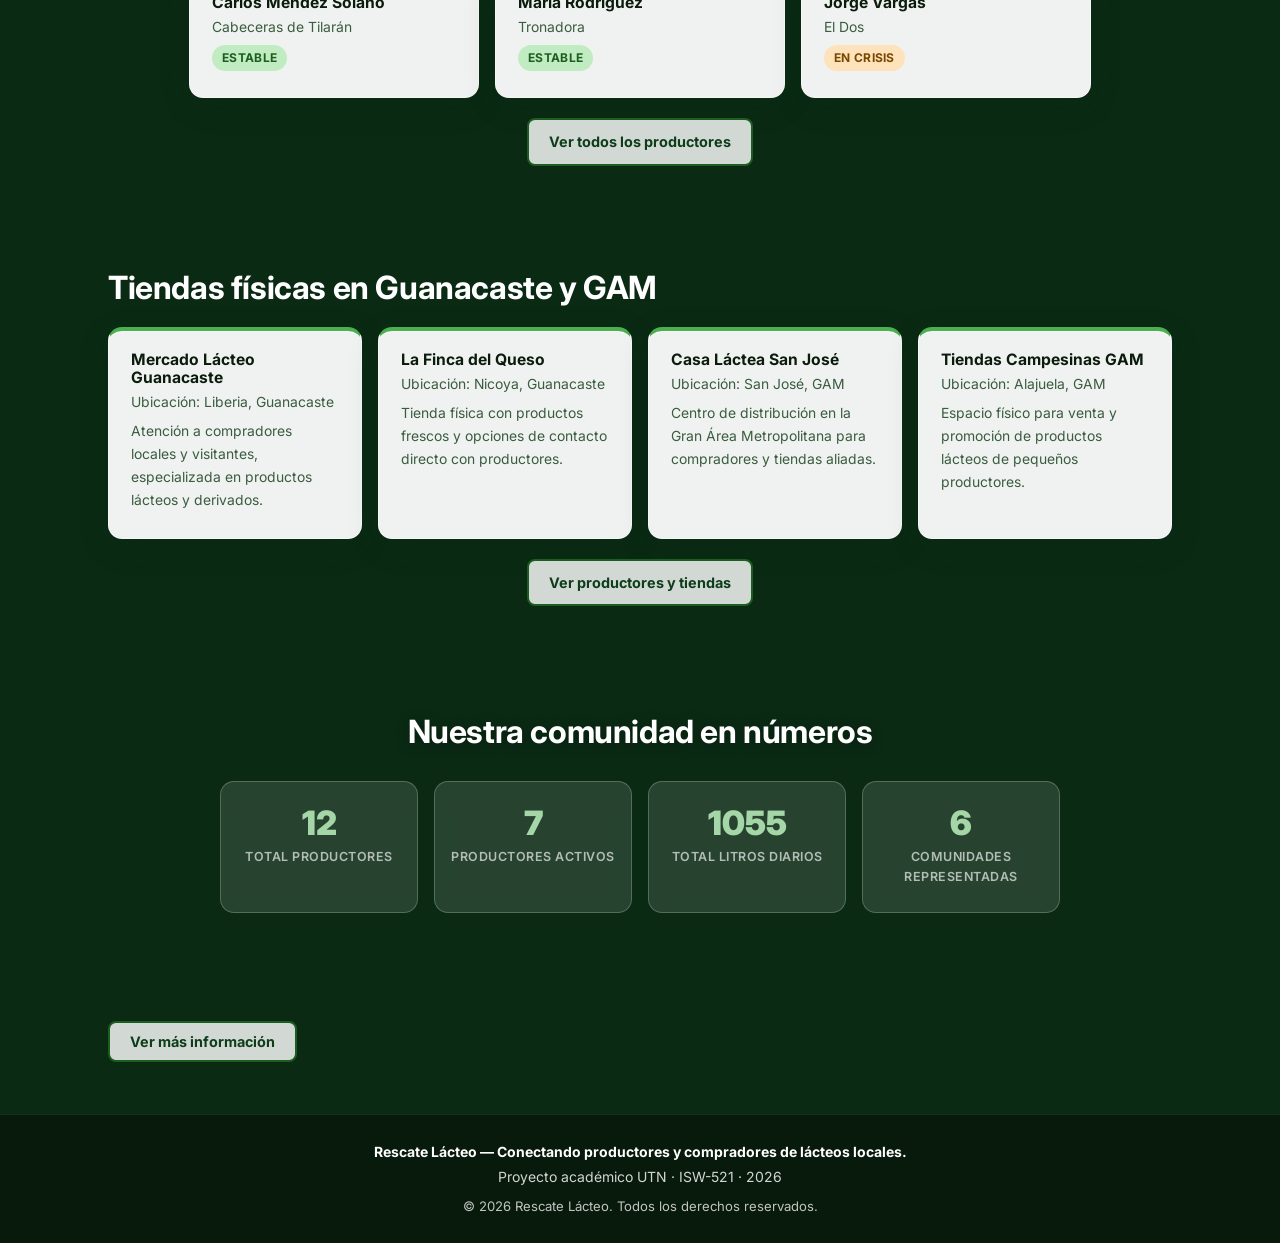
==== commit 16be0c6e: "Final" ====
--- a/frontend/index.html
+++ b/frontend/index.html
@@ -11,17 +11,16 @@
 
 <body>
   <header>
-    <div class="brand-logo">
-      <a href="index.html" aria-label="Rescate Lácteo">
-        <img src="assets/images/logo.png" alt="Rescate Lácteo logo"> Rescate lácteo
-      </a>
+    <div class="brand-logo" style="display:flex; align-items:center; gap:12px;">
+      <img src="assets/images/logo.png" alt="Rescate Lácteo logo" width="48" height="48" style="display:block; width:48px; height:48px;">
+      <a href="index.html" aria-label="Rescate Lácteo" style="display:inline-flex; align-items:center; color: inherit; font-weight: 700;">Rescate lácteo</a>
     </div>
-
 
     <nav>
       <ul>
         <li><a href="index.html" class="activo">Inicio</a></li>
         <li><a href="solucion.html">Productores</a></li>
+        <li><a href="compradores.html">Compradores</a></li>
         <li><a href="registro.html">Registrar</a></li>
         <li><a href="noticias.html">Noticias</a></li>
       </ul>
@@ -62,7 +61,7 @@
         </div>
         <div class="paso">
           <h3>2. Consulta productores</h3>
-          <p>Filtra por comunidad, estado y productos principales.</p>
+          <p>Filtra por comunidad, condición y productos principales.</p>
         </div>
         <div class="paso">
           <h3>3. Conecta y vende</h3>
@@ -99,6 +98,33 @@
       <div class="texto-centro"><a class="btn-secundario" href="solucion.html">Ver todos los productores</a></div>
     </section>
 
+    <section class="container tiendas-fisicas">
+      <h2>Tiendas físicas en Guanacaste y GAM</h2>
+      <div class="preview-list">
+        <article class="preview-item">
+          <h3>Mercado Lácteo Guanacaste</h3>
+          <p>Ubicación: Liberia, Guanacaste</p>
+          <p>Atención a compradores locales y visitantes, especializada en productos lácteos y derivados.</p>
+        </article>
+        <article class="preview-item">
+          <h3>La Finca del Queso</h3>
+          <p>Ubicación: Nicoya, Guanacaste</p>
+          <p>Tienda física con productos frescos y opciones de contacto directo con productores.</p>
+        </article>
+        <article class="preview-item">
+          <h3>Casa Láctea San José</h3>
+          <p>Ubicación: San José, GAM</p>
+          <p>Centro de distribución en la Gran Área Metropolitana para compradores y tiendas aliadas.</p>
+        </article>
+        <article class="preview-item">
+          <h3>Tiendas Campesinas GAM</h3>
+          <p>Ubicación: Alajuela, GAM</p>
+          <p>Espacio físico para venta y promoción de productos lácteos de pequeños productores.</p>
+        </article>
+      </div>
+      <div class="texto-centro"><a class="btn-secundario" href="solucion.html">Ver productores y tiendas</a></div>
+    </section>
+
     <section class="container estadisticas-json">
       <h2>Nuestra comunidad en números</h2>
       <div id="estadisticas" class="stats-grid"></div>
@@ -113,8 +139,9 @@
   </main>
 
   <footer>
-    <p>🥛 Rescate Lácteo — Apoyando a los productores de Tilarán</p>
-    <p>ISW-521 Programación en Ambiente Web I · UTN · 2026</p>
+    <p>Rescate Lácteo — Conectando productores y compradores de lácteos locales.</p>
+    <p>Proyecto académico UTN · ISW-521 · 2026</p>
+    <p class="copyright">© 2026 Rescate Lácteo. Todos los derechos reservados.</p>
   </footer>
 
   <script src="js/main.js"></script>
--- a/frontend/css/interface.css
+++ b/frontend/css/interface.css
@@ -94,10 +94,10 @@
   z-index: -1;
   background:
     linear-gradient(to bottom,
-      rgba(10, 42, 20, 0.50) 0%,
-      rgba(10, 42, 20, 0.18) 25%,
-      rgba(10, 42, 20, 0.18) 75%,
-      rgba(10, 42, 20, 0.50) 100%),
+      rgba(10, 42, 20, 0.70) 0%,
+      rgba(10, 42, 20, 0.40) 25%,
+      rgba(10, 42, 20, 0.40) 75%,
+      rgba(10, 42, 20, 0.70) 100%),
     url('../assets/images/aux2.jpeg') center center / cover no-repeat;
   filter: blur(5px);
   transform: scale(1.07);
@@ -149,7 +149,7 @@
   font-size: clamp(1.4rem, 3vw, 2rem);
   font-weight: 700;
   letter-spacing: -0.4px;
-  color: var(--t-oscuro);
+  color: var(--t-blanco);
 }
 
 h3 {
@@ -201,7 +201,10 @@
 
 /* Logo imagen — alineado en la misma fila, estilo original */
 .brand-logo {
-
+  display: flex;
+  align-items: center;
+  gap: 12px;
+  max-width: 100%;
 }
 
 .brand-logo:hover {
@@ -215,14 +218,18 @@
 
 .brand-logo img {
   display: block;
-  width: 100%;
-  height: auto;
+  width: 48px;
+  height: 48px;
   border-radius: 1999px;
 }
 
-/* El <a> dentro de brand-logo no debe mostrar texto */
 .brand-logo a {
-  display: none;
+  display: inline-flex;
+  align-items: center;
+  color: inherit;
+  font-weight: 700;
+  text-decoration: none;
+  white-space: nowrap;
 }
 
 .ICONO-NAVEGADOR {
@@ -232,10 +239,9 @@
 /* Navegación */
 nav {
   display: flex;
-  align-items: center;
-  flex: 1;
-  justify-content: center;
-  margin: 0;
+  
+    flex: 1;
+    margin-left: 490px;
   /* quitar los margin-top/bottom anteriores */
 }
 
@@ -297,6 +303,12 @@
 footer p:first-child {
   font-weight: 700;
   color: #fff;
+}
+
+footer p.copyright {
+  margin-top: 6px;
+  font-size: 0.82rem;
+  color: rgba(255, 255, 255, 0.75);
 }
 
 
@@ -388,12 +400,17 @@
   padding: 52px 28px;
 }
 
+.container h2 {
+  text
+}
+
 section {
   padding: 0;
 }
 
 .texto-centro {
   text-align: center;
+  color: white;
 }
 
 .encabezado-pagina {
@@ -438,9 +455,9 @@
   backdrop-filter: blur(3px);
   color: #fff;
   text-align: center;
-  padding: 88px 28px 80px;
+  padding: 88px 28px 80px ;
   border-radius: var(--r-lg);
-  margin: 20px 20px 0;
+  margin: 20px 0px 20px;
   box-shadow: var(--s-lg);
   border: 1px solid rgba(255, 255, 255, .14);
   position: relative;
@@ -757,6 +774,8 @@
 }
 
 .tarjeta {
+  position: relative;
+  overflow: hidden;
   background: var(--vidrio-lg);
   backdrop-filter: blur(16px);
   -webkit-backdrop-filter: blur(16px);
@@ -771,6 +790,24 @@
   transition: transform .22s, box-shadow .22s;
 }
 
+.tarjeta-foto {
+  position: absolute;
+  top: 18px;
+  right: 18px;
+  width: 56px;
+  height: 56px;
+  border-radius: 50%;
+  object-fit: cover;
+  border: 3px solid #fff;
+  box-shadow: 0 8px 20px rgba(0, 0, 0, 0.18);
+}
+
+.tarjeta-header {
+  display: flex;
+  align-items: flex-start;
+  gap: 10px;
+}
+
 .tarjeta:hover {
   transform: translateY(-4px);
   box-shadow: var(--s-lg);
@@ -809,6 +846,26 @@
   font-size: 0.84rem;
   padding: 8px 12px;
   min-width: unset;
+}
+
+.tarjeta-estrellas {
+  display: inline-flex;
+  align-items: center;
+  gap: 2px;
+  margin: 2px 0 4px;
+}
+
+.estrella {
+  color: #FFB800;
+  font-size: 0.95rem;
+  font-weight: 700;
+  line-height: 1;
+}
+
+.estrella.vacia {
+  color: #FFFFFF;
+  text-shadow: 0 0 1px rgba(0, 0, 0, 0.16);
+  font-weight: 400;
 }
 
 
@@ -850,15 +907,44 @@
 
 .tarjeta-header {
   display: flex;
-  flex-wrap: wrap;
   align-items: center;
-  gap: 6px;
+  gap: 12px;
 }
 
 .tarjeta-header h3 {
   margin-bottom: 0;
 }
 
+.avatar,
+.card-avatar {
+  width: 48px;
+  height: 48px;
+  border-radius: 50%;
+  object-fit: cover;
+  border: 2px solid rgba(255, 255, 255, 0.85);
+  background: #fff;
+  box-shadow: 0 4px 16px rgba(0, 0, 0, 0.1);
+  flex-shrink: 0;
+}
+
+.item-registro {
+  display: flex;
+  justify-content: space-between;
+  align-items: center;
+  padding: 12px 14px;
+  background: rgba(220, 242, 220, 0.55);
+  border-radius: var(--r-sm);
+  margin-bottom: 8px;
+  border-left: 4px solid var(--v-claro);
+  transition: background .2s;
+  gap: 10px;
+}
+
+.item-registro > div {
+  display: flex;
+  align-items: center;
+  gap: 10px;
+}
 
 /* ─────────────────────────────────────────
    16. FILTROS Y BÚSQUEDA
@@ -1293,8 +1379,46 @@
   font-size: 0.92rem;
 }
 
-.modal-box .btn-secundario {
-  margin-top: 16px;
+.modal-box .modal-input {
+  width: 100%;
+  padding: 12px 14px;
+  border-radius: var(--r-sm);
+  border: 1.5px solid rgba(76, 175, 80, 0.30);
+  background: rgba(255, 255, 255, 0.95);
+  color: var(--t-oscuro);
+  font-size: 0.95rem;
+  margin-top: 10px;
+}
+
+.modal-box .modal-input:focus {
+  outline: 2px solid rgba(27, 94, 32, 0.30);
+  border-color: var(--v-principal);
+}
+
+.modal-box .modal-subtext {
+  margin-top: 10px;
+  color: var(--t-suave);
+  font-size: 0.9rem;
+}
+
+.modal-box .modal-error {
+  margin-top: 12px;
+  min-height: 1.2rem;
+  color: var(--error);
+  font-size: 0.92rem;
+}
+
+.modal-actions {
+  display: flex;
+  justify-content: flex-end;
+  gap: 12px;
+  flex-wrap: wrap;
+  margin-top: 24px;
+}
+
+.modal-box .btn-secundario,
+.modal-box .btn-peligro {
+  min-width: 135px;
 }
 
 @keyframes modalFadeIn {
@@ -1417,42 +1541,38 @@
 @media (max-width: 768px) {
   body>header {
     height: auto;
-    padding: 10px 16px;
+    padding: 12px 16px;
     flex-wrap: wrap;
-    gap: 8px;
+    gap: 10px;
     justify-content: space-between;
-  }
-
-  /* En móvil: logo a la izquierda, brand-logo a la derecha, nav abajo */
-  .logo {
-    font-size: 0.98rem;
-  }
-
-  .logo .emoji {
-    font-size: 1.2rem;
+    align-items: stretch;
   }
 
   .brand-logo {
-    width: 56px;
-    padding: 4px;
+    order: 1;
+    width: auto;
+    max-width: 100%;
+    padding: 8px 10px;
+    margin: 0 auto;
   }
 
   nav {
     order: 3;
-    /* nav va debajo del logo y brand-logo */
     width: 100%;
     justify-content: center;
-    margin: 4px 0 2px;
+    margin: 8px 0 0;
+    
   }
 
   nav ul {
-    gap: 3px;
+    gap: 8px;
     justify-content: center;
   }
 
   nav a {
-    padding: 5px 11px;
-    font-size: 0.82rem;
+    padding: 8px 10px;
+    font-size: 0.85rem;
+    min-width: 110px;
   }
 
   /* Hero */
@@ -1592,20 +1712,36 @@
 
   body>header {
     padding: 8px 12px;
-  }
-
-  .logo {
-    font-size: 0.92rem;
+    flex-direction: column;
+    align-items: stretch;
   }
 
   .brand-logo {
-    width: 46px;
-    padding: 4px;
+    width: auto;
+    margin: 0 auto;
+    padding: 6px 10px;
+    justify-content: center;
+  }
+
+  .brand-logo a {
+    display: none;
+  }
+
+  nav {
+    order: 2;
+    width: 100%;
+    margin: 10px 0 0;
+  }
+
+  nav ul {
+    gap: 6px;
+    justify-content: center;
   }
 
   nav a {
-    padding: 5px 9px;
+    padding: 8px 10px;
     font-size: 0.78rem;
+    min-width: 100px;
   }
 
   .hero {
